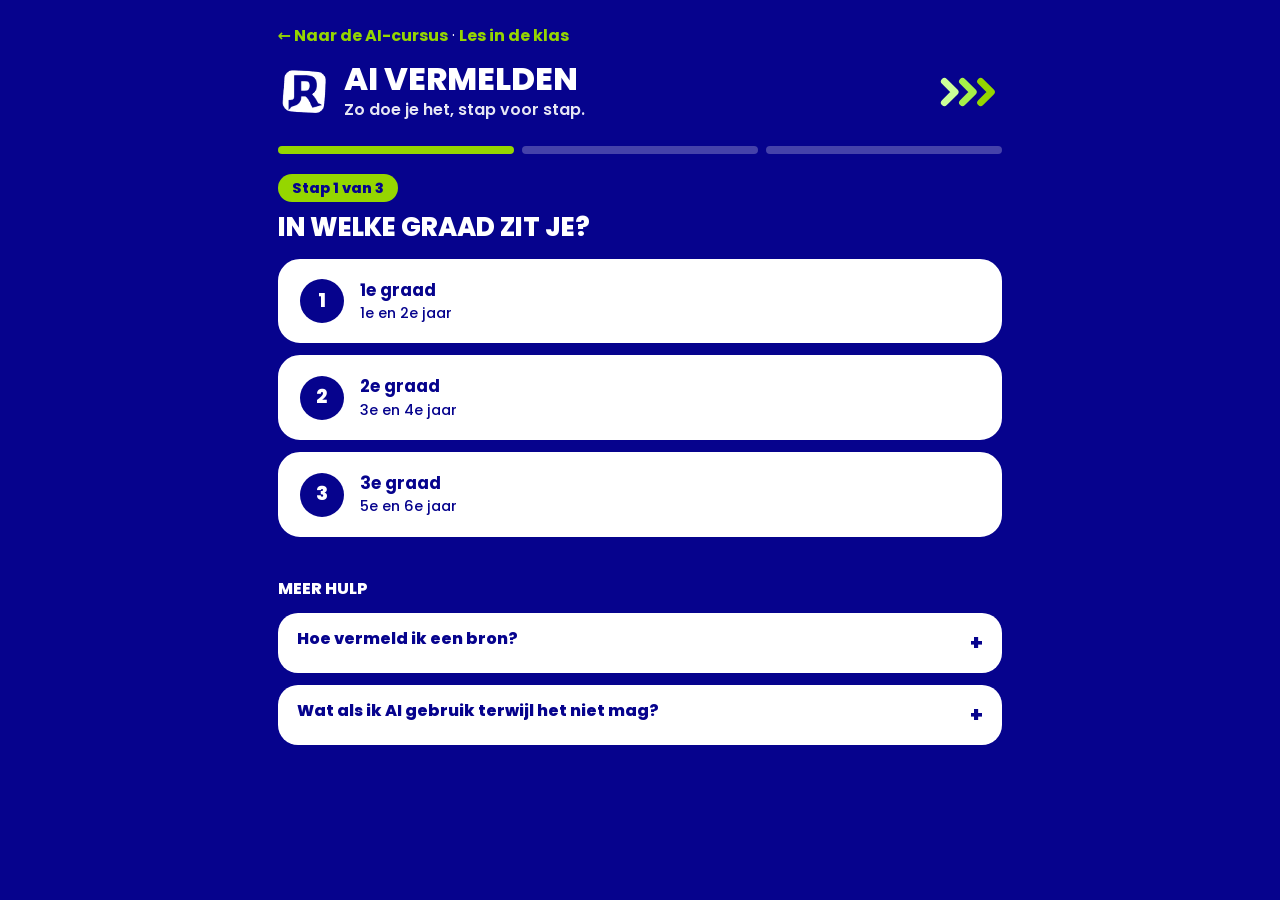
==== ai-vermelden.html @ 50a95322 "Add files via upload" ====
<!DOCTYPE html>
<html lang="nl">
<head>
<meta charset="utf-8">
<meta name="viewport" content="width=device-width, initial-scale=1, viewport-fit=cover">
<title>AI vermelden | Sint-Rembert</title>
<link href="https://fonts.googleapis.com/css2?family=Poppins:wght@400;600;700;800&display=swap" rel="stylesheet">
<style>
:root{--blauw:#06038D;--groen:#95D600;--wit:#FFFFFF;--grijs:#D9D9D9;--licht:#CCFF99}
*{box-sizing:border-box}
body{margin:0;background:var(--blauw);color:var(--wit);font-family:Poppins,system-ui,"Segoe UI",sans-serif;line-height:1.5}
.wrap{max-width:760px;margin:0 auto;padding:1.5rem 1.1rem 3rem}
header{display:flex;align-items:center;gap:.9rem;margin-bottom:1.5rem}
header img{width:52px}
header h1{margin:0;font-weight:800;text-transform:uppercase;font-size:clamp(1.4rem,4.5vw,2rem);line-height:1.1}
header p{margin:.15rem 0 0;font-weight:600;opacity:.9}
.chev{margin-left:auto;width:64px;flex:none}
.voortgang{display:flex;gap:.5rem;margin-bottom:1.25rem}
.voortgang span{flex:1;height:8px;border-radius:999px;background:rgba(255,255,255,.25)}
.voortgang span.aan{background:var(--groen)}
.stapnr{display:inline-block;background:var(--groen);color:var(--blauw);font-weight:800;border-radius:999px;padding:.2rem .9rem;font-size:.9rem}
h2{font-weight:800;text-transform:uppercase;font-size:clamp(1.25rem,3.6vw,1.6rem);margin:.6rem 0 1rem;line-height:1.2}
.knoppen{display:grid;gap:.75rem}
.knop{font:inherit;cursor:pointer;text-align:left;display:flex;align-items:center;gap:1rem;width:100%;
  background:var(--wit);color:var(--blauw);border:3px solid var(--wit);border-radius:22px;padding:1rem 1.2rem;font-weight:700;font-size:1.05rem}
.knop:hover,.knop:focus-visible{border-color:var(--groen);outline:none}
.knop .nr{flex:none;width:44px;height:44px;border-radius:50%;background:var(--blauw);color:var(--wit);display:flex;align-items:center;justify-content:center;font-weight:800;font-size:1.2rem}
.knop small{display:block;font-weight:500;font-size:.9rem}
.knop.l4{background:var(--groen);border-color:var(--groen)}
.knop.l1 .nr{background:var(--wit);color:var(--blauw);box-shadow:inset 0 0 0 3px var(--blauw)}
.kaart{background:var(--wit);color:var(--blauw);border-radius:24px;padding:1.2rem 1.3rem;margin-bottom:.9rem}
.kaart h3{margin:0 0 .4rem;font-weight:800;font-size:1.1rem}
.kaart p{margin:.2rem 0}
.kaart ul{margin:.2rem 0;padding-left:1.2rem}
.rij{display:flex;gap:.9rem;align-items:flex-start}
.rij .nr{flex:none;width:40px;height:40px;border-radius:50%;background:var(--groen);color:var(--blauw);display:flex;align-items:center;justify-content:center;font-weight:800;font-size:1.1rem}
.mag{display:grid;grid-template-columns:1fr 1fr;gap:.75rem;margin-bottom:.9rem}
.mag div{border-radius:20px;padding:.9rem 1rem}
.mag .ja{background:var(--groen);color:var(--blauw)}
.mag .nee{background:var(--blauw);color:var(--wit);border:3px solid var(--wit)}
.mag b{display:block;font-weight:800}
.zin{background:var(--licht);border:3px solid var(--groen);border-radius:16px;padding:.7rem .9rem;margin:.5rem 0;font-weight:700}
.dl{font:inherit;cursor:pointer;border:0;border-radius:999px;background:var(--groen);color:var(--blauw);font-weight:800;padding:.75rem 1.3rem;margin-top:.4rem}
.dl:hover{background:#A6F04A}
.terug{display:flex;flex-wrap:wrap;gap:.6rem;margin-top:1.2rem}
.klein{font:inherit;cursor:pointer;border:2px solid var(--wit);background:transparent;color:var(--wit);border-radius:999px;padding:.55rem 1.1rem;font-weight:700}
.stop{background:var(--wit);color:var(--blauw);border:6px solid var(--groen)}
.noot{font-size:.9rem;opacity:.9;margin:.4rem 0 0}
details{background:var(--wit);color:var(--blauw);border-radius:20px;margin-top:.75rem}
details summary{cursor:pointer;list-style:none;padding:.9rem 1.2rem;font-weight:800;display:flex}
details summary::-webkit-details-marker{display:none}
details summary::after{content:"+";margin-left:auto;font-size:1.3rem}
details[open] summary::after{content:"–"}
details .in{padding:0 1.2rem 1rem}
.meer{margin-top:2.5rem}
.meer h3{font-weight:800;text-transform:uppercase;font-size:1rem;margin:0 0 .3rem}
@media(max-width:560px){.mag{grid-template-columns:1fr}.chev{display:none}}
</style>
</head>
<body>
<div class="wrap">
<p style="margin:0 0 .8rem"><a href="index.html" style="color:#95D600;font-weight:700;text-decoration:none">← Naar de AI-cursus</a> · <a href="les.html" style="color:#95D600;font-weight:700;text-decoration:none">Les in de klas</a></p>
<header>
  <img src="[data-uri]" alt="Logo Sint-Rembert scholengroep">
  <div><h1>AI vermelden</h1><p>Zo doe je het, stap voor stap.</p></div>
  <svg class="chev" viewBox="0 0 120 60" aria-hidden="true"><g fill="none" stroke-linecap="round" stroke-linejoin="round" stroke-width="13"><polyline points="12,10 32,30 12,50" stroke="#CCFF99"/><polyline points="46,10 66,30 46,50" stroke="#A6F04A"/><polyline points="80,10 100,30 80,50" stroke="#95D600"/></g></svg>
</header>

<div class="voortgang" aria-hidden="true"><span id="v1"></span><span id="v2"></span><span id="v3"></span></div>
<main id="scherm" aria-live="polite"></main>

<section class="meer">
  <h3>Meer hulp</h3>
  <details><summary>Hoe vermeld ik een bron?</summary><div class="in" id="bronhulp"></div></details>
  <details><summary>Wat als ik AI gebruik terwijl het niet mag?</summary><div class="in">
    <p>Dan is dat zoals spieken. Je leerkracht kan je een nul geven.</p>
    <p>De school gebruikt geen AI-detector. Je leerkracht kan wel vragen om je werk uit te leggen.</p>
    <p><b>Twijfel je? Vraag het vóór je begint.</b></p></div></details>
</section>
</div>


<script>
(function(){
  var S={g:null,l:null};
  try{ S.g=localStorage.getItem('sr_ai_vermelden_graad'); }catch(e){}
  var scherm=document.getElementById('scherm');
  var NAMEN={'1':'AI-verantwoording-1e-graad-2de-jaar.docx','2':'AI-verantwoording-2e-graad.docx','3':'AI-verantwoording-3e-graad.docx'};

  var LABEL={
    1:{naam:'Verboden',ja:'Niets. Je maakt alles zelf.',nee:'AI gebruiken, ook niet om iets op te zoeken.'},
    2:{naam:'Als inspiratie',ja:'Ideeën zoeken of een onderwerp verkennen.',nee:'AI je tekst of antwoord laten maken.'},
    3:{naam:'Als ondersteuning',ja:'Uitleg vragen, feedback vragen, je taal laten nakijken.',nee:'AI het werk voor jou laten maken.'},
    4:{naam:'Toegestaan',ja:'AI gebruiken bij alle stappen van je werk.',nee:'AI-output overnemen zonder te controleren.'}
  };
  var VERMELD={
    1:'<p>Zet <b>één zin</b> onder je werk:</p><div class="zin">Ik gebruikte AI: ja, om … .</div><p class="noot">Vraagt je leerkracht het oefenblad? Vul het in.</p>',
    2:'<p>Zet <b>een korte vermelding</b> onder je werk:</p><div class="zin">Ik gebruikte Copilot om … . Ik paste … aan.</div><p class="noot">Vraagt je leerkracht het volledige blad? Vul het in.</p>',
    3:'<p>Vul je <b>AI-verantwoording</b> in.</p><p class="noot">Nam je tekst letterlijk over? Zet die tussen aanhalingstekens, met een bronvermelding in APA.</p>'
  };
  var KNOP={1:'Download het oefenblad',2:'Download het blad',3:'Download je AI-verantwoording'};

  function balk(n){ for(var i=1;i<=3;i++) document.getElementById('v'+i).className = i<=n?'aan':''; }
  function top(){ window.scrollTo({top:0,behavior:'smooth'}); }

  function stap1(){
    balk(1);
    scherm.innerHTML='<span class="stapnr">Stap 1 van 3</span><h2>In welke graad zit je?</h2><div class="knoppen">'+
      [['1','1e graad','1e en 2e jaar'],['2','2e graad','3e en 4e jaar'],['3','3e graad','5e en 6e jaar']].map(function(x){
        return '<button class="knop" data-g="'+x[0]+'"><span class="nr">'+x[0]+'</span><span>'+x[1]+'<small>'+x[2]+'</small></span></button>';}).join('')+'</div>';
    scherm.querySelectorAll('[data-g]').forEach(function(b){ b.onclick=function(){ S.g=b.dataset.g; try{localStorage.setItem('sr_ai_vermelden_graad',S.g);}catch(e){} stap2(); top(); }; });
    bronhulp();
  }

  function stap2(){
    balk(2); bronhulp();
    scherm.innerHTML='<span class="stapnr">Stap 2 van 3</span><h2>Welk label staat op je taak?</h2><div class="knoppen">'+
      [1,2,3,4].map(function(l){ return '<button class="knop l'+l+'" data-l="'+l+'"><span class="nr">'+l+'</span><span>'+LABEL[l].naam+'</span></button>'; }).join('')+
      '<button class="knop" data-l="0"><span class="nr">?</span><span>Er staat geen label op</span></button></div>'+
      '<div class="terug"><button class="klein" id="t1">← Andere graad</button></div>';
    scherm.querySelectorAll('[data-l]').forEach(function(b){ b.onclick=function(){ S.l=+b.dataset.l; stap3(); top(); }; });
    document.getElementById('t1').onclick=function(){ stap1(); top(); };
  }

  function stap3(){
    balk(3);
    var h='<span class="stapnr">Stap 3 van 3</span>';
    if(S.l<=1){
      h+='<h2>'+(S.l===0?'Geen label? Dan geen AI.':'Label 1: geen AI')+'</h2>'+
        '<div class="kaart stop"><h3>Je maakt alles zelf.</h3><p>Twijfel je? Vraag het aan je leerkracht.</p></div>';
    } else {
      var L=LABEL[S.l];
      h+='<h2>Label '+S.l+': '+L.naam+'</h2>'+
        '<div class="mag"><div class="ja"><b>✓ Dit mag</b>'+L.ja+'</div><div class="nee"><b>✗ Dit mag niet</b>'+L.nee+'</div></div>'+
        '<div class="kaart rij"><span class="nr">1</span><div><h3>Gebruik Copilot met je schoolaccount</h3><p>Zet nooit namen of foto\'s in een AI-tool.</p></div></div>'+
        '<div class="kaart rij"><span class="nr">2</span><div><h3>Controleer wat AI zegt</h3><p>Klopt het? Kijk in je cursus of zoek de echte bron.</p></div></div>'+
        '<div class="kaart rij"><span class="nr">3</span><div><h3>Vermeld wat AI deed</h3>'+VERMELD[S.g]+
          '<a class="dl" style="display:inline-block;text-decoration:none" href="'+NAMEN[S.g]+'" download>'+KNOP[S.g]+' (Word)</a></div></div>'+
        '<div class="kaart rij"><span class="nr">4</span><div><h3>Dien in</h3><p>Dien je werk'+(S.g==='3'?' en je AI-verantwoording':'')+' in, in de uploadzone.</p></div></div>';
    }
    h+='<div class="terug"><button class="klein" id="t2">← Ander label</button><button class="klein" id="t0">Opnieuw beginnen</button></div>';
    scherm.innerHTML=h;
    document.getElementById('t2').onclick=function(){ stap2(); top(); };
    document.getElementById('t0').onclick=function(){ S.g=null; try{localStorage.removeItem('sr_ai_vermelden_graad');}catch(e){} stap1(); top(); };
  }

  function bronhulp(){
    var g=S.g||'1', el=document.getElementById('bronhulp');
    el.innerHTML = g==='3'
      ? '<p><b>In je tekst:</b> (Jansen, 2022)</p><p><b>In je bronnenlijst:</b> Jansen, P. (2022). <i>Titel</i>. Uitgeverij.</p><p><b>AI letterlijk overgenomen:</b> “…” (Microsoft, 2026)<br>Bronnenlijst: Microsoft. (2026). <i>Microsoft 365 Copilot</i> [Generatieve AI].</p><p class="noot">Zocht je info met AI? Lees de echte bron en verwijs naar die bron.</p>'
      : '<p>Schrijf onderaan je werk waar je info vandaan komt:</p><div class="zin" style="font-weight:600">Bronnen<br>Klimaat in Vlaanderen. Website Klimaatinfo Vlaanderen, 3 maart 2025.</div><p class="noot">Letterlijk overgenomen? Zet het tussen aanhalingstekens.</p>';
  }

  if(S.g==='1'||S.g==='2'||S.g==='3') stap2(); else stap1();
})();
</script>
</body>
</html>
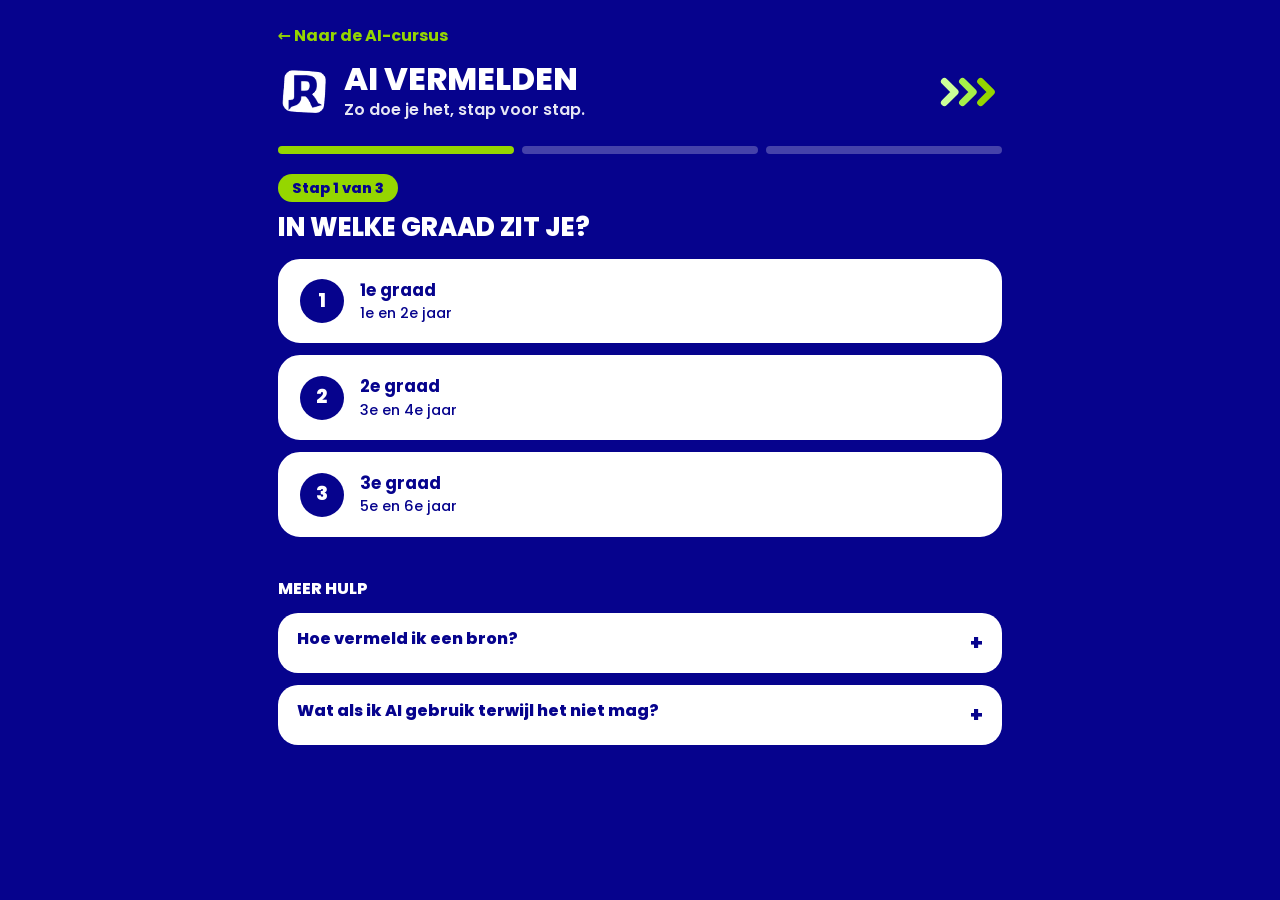
==== commit 067af1bd: "Add files via upload" ====
--- a/ai-vermelden.html
+++ b/ai-vermelden.html
@@ -59,7 +59,8 @@
 </head>
 <body>
 <div class="wrap">
-<p style="margin:0 0 .8rem"><a href="index.html" style="color:#95D600;font-weight:700;text-decoration:none">← Naar de AI-cursus</a> · <a href="les.html" style="color:#95D600;font-weight:700;text-decoration:none">Les in de klas</a></p>
+<p id="terugcursus" style="margin:0 0 .8rem"><a href="index.html" style="color:#95D600;font-weight:700;text-decoration:none">← Naar de AI-cursus</a></p>
+<script>if(window.self!==window.top){document.getElementById("terugcursus").style.display="none";}</script>
 <header>
   <img src="[data-uri]" alt="Logo Sint-Rembert scholengroep">
   <div><h1>AI vermelden</h1><p>Zo doe je het, stap voor stap.</p></div>
